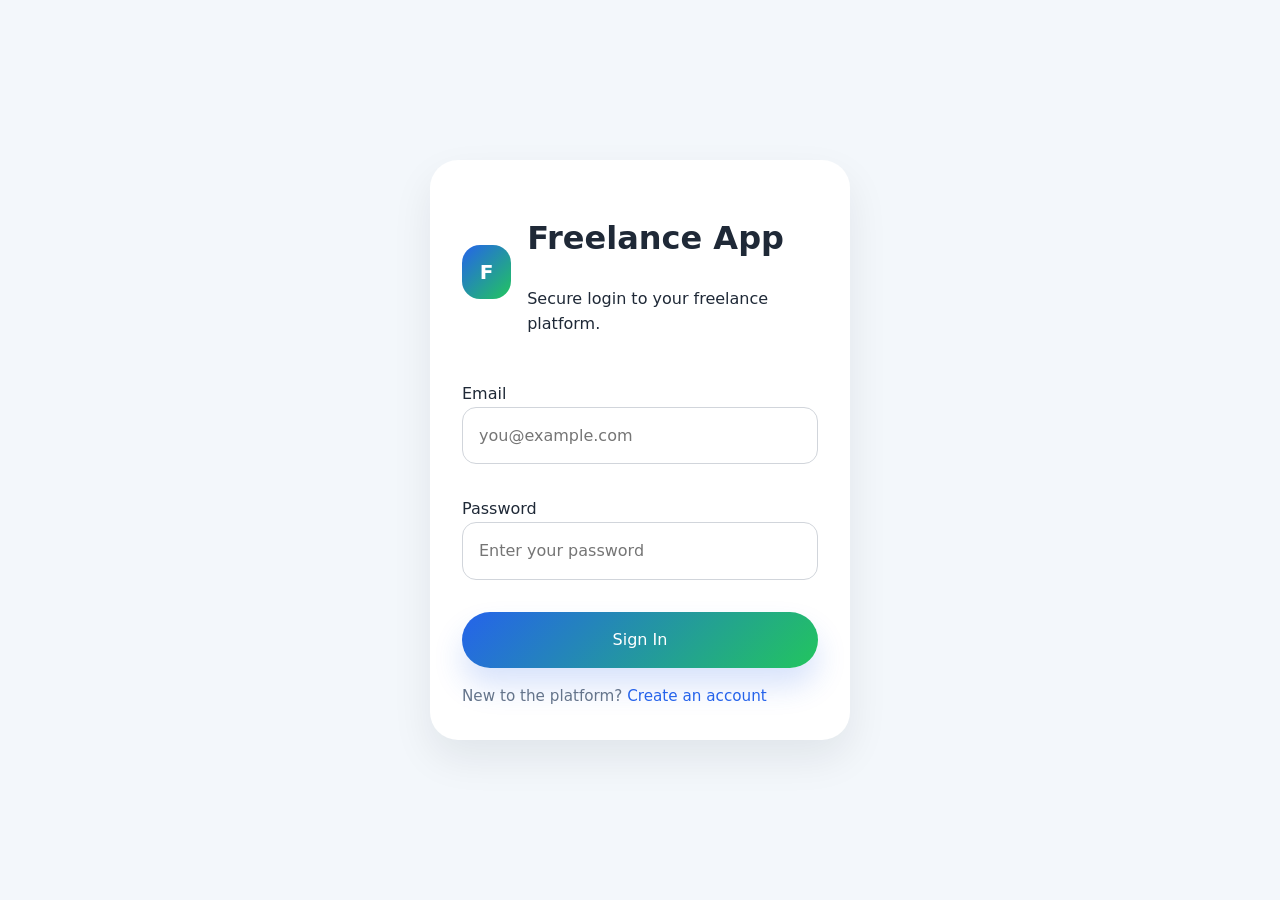
==== src/main/resources/static/index.html @ 23005ce6 "Initial commit" ====
<!DOCTYPE html>
<html lang="en">
<head>
  <meta charset="UTF-8" />
  <meta name="viewport" content="width=device-width, initial-scale=1.0" />
  <title>Login | Freelance Application Platform</title>
  <link rel="stylesheet" href="css/style.css" />
</head>
<body>
  <div class="auth-page">
    <div class="auth-card">
      <div class="brand-block">
        <div class="brand-mark">F</div>
        <div>
          <h1>Freelance App</h1>
          <p>Secure login to your freelance platform.</p>
        </div>
      </div>
      <form id="loginForm" class="auth-form">
        <div class="form-group">
          <label for="loginEmail">Email</label>
          <input type="email" id="loginEmail" placeholder="you@example.com" required />
        </div>
        <div class="form-group">
          <label for="loginPassword">Password</label>
          <input type="password" id="loginPassword" placeholder="Enter your password" required />
        </div>
        <button type="submit" class="btn btn-primary btn-block">Sign In</button>
        <p class="form-note">New to the platform? <a href="register.html">Create an account</a></p>
      </form>
    </div>
  </div>
  <script src="js/api.js"></script>
  <script src="js/main.js"></script>
  <script src="js/auth.js"></script>
</body>
</html>
---- src/main/resources/static/css/style.css ----
:root {
  --bg: #f3f7fb;
  --surface: #ffffff;
  --surface-soft: #eef3f7;
  --text: #1f2937;
  --muted: #64748b;
  --primary: #2563eb;
  --primary-soft: #bfdbfe;
  --success: #16a34a;
  --warning: #f59e0b;
  --danger: #ef4444;
  --border: #d1d5db;
  --shadow: 0 18px 40px rgba(15, 23, 42, 0.08);
  --radius: 18px;
}

* {
  box-sizing: border-box;
}

html,
body {
  margin: 0;
  min-height: 100%;
  font-family: Inter, system-ui, -apple-system, BlinkMacSystemFont, "Segoe UI", sans-serif;
  background: var(--bg);
  color: var(--text);
}

body {
  line-height: 1.6;
}

a {
  color: var(--primary);
  text-decoration: none;
}

a:hover {
  text-decoration: underline;
}

button,
input,
select,
textarea {
  font: inherit;
}

button {
  cursor: pointer;
}

img {
  max-width: 100%;
}

.btn {
  border: none;
  border-radius: 999px;
  padding: 0.95rem 1.35rem;
  display: inline-flex;
  align-items: center;
  justify-content: center;
  gap: 0.5rem;
  transition: transform 0.2s ease, box-shadow 0.2s ease;
}

.btn:hover {
  transform: translateY(-1px);
}

.btn-primary {
  background: linear-gradient(135deg, #2563eb 0%, #22c55e 100%);
  color: #fff;
  box-shadow: 0 18px 30px rgba(37, 99, 235, 0.18);
}

.btn-secondary {
  background: #ffffff;
  color: var(--text);
  border: 1px solid var(--border);
}

.btn-block {
  width: 100%;
}

.card {
  background: var(--surface);
  border: 1px solid rgba(148, 163, 184, 0.18);
  border-radius: var(--radius);
  padding: 1.75rem;
  box-shadow: var(--shadow);
}

input,
select,
textarea {
  width: 100%;
  border: 1px solid var(--border);
  border-radius: 14px;
  padding: 0.95rem 1rem;
  background: #fff;
  color: var(--text);
  outline: none;
  transition: border-color 0.2s ease, box-shadow 0.2s ease;
}

input:focus,
select:focus,
textarea:focus {
  border-color: rgba(37, 99, 235, 0.5);
  box-shadow: 0 0 0 4px rgba(37, 99, 235, 0.08);
}

.form-group {
  margin-bottom: 1rem;
}

.form-row {
  display: grid;
  gap: 1rem;
  grid-template-columns: repeat(2, 1fr);
}

textarea {
  min-height: 130px;
}

.auth-page {
  min-height: 100vh;
  display: grid;
  place-items: center;
  padding: 2rem;
}

.auth-card {
  max-width: 420px;
  width: 100%;
  padding: 2rem;
  border-radius: 28px;
  box-shadow: var(--shadow);
  background: var(--surface);
}

.brand-block {
  display: flex;
  align-items: center;
  gap: 1rem;
  margin-bottom: 1.75rem;
}

.brand-mark {
  width: 54px;
  height: 54px;
  border-radius: 18px;
  display: grid;
  place-items: center;
  background: linear-gradient(135deg, #2563eb 0%, #22c55e 100%);
  color: #fff;
  font-weight: 700;
  font-size: 1.25rem;
}

.brand-mark.small {
  width: 48px;
  height: 48px;
}

.auth-form h1,
.auth-form p {
  margin: 0;
}

.auth-form {
  display: grid;
  gap: 1rem;
}

.form-note {
  font-size: 0.95rem;
  color: var(--muted);
}

.form-note a {
  color: var(--primary);
}

.dashboard-shell {
  display: grid;
  grid-template-columns: 280px 1fr;
  min-height: 100vh;
}

.main-content {
  padding: 1.75rem;
}

.topbar {
  display: flex;
  gap: 1rem;
  align-items: center;
  justify-content: space-between;
  margin-bottom: 1.75rem;
}

.topbar-title h1 {
  margin: 0;
  font-size: 1.5rem;
}

.topbar-actions {
  display: flex;
  align-items: center;
  gap: 0.75rem;
}

.user-chip {
  background: var(--surface-soft);
  border-radius: 999px;
  padding: 0.75rem 1rem;
  color: var(--text);
}

.icon-btn {
  background: var(--surface);
  border: 1px solid var(--border);
  border-radius: 14px;
  padding: 0.75rem 0.95rem;
}

.sidebar {
  background: var(--surface);
  border-right: 1px solid rgba(148, 163, 184, 0.16);
  padding: 2rem 1.5rem;
  display: flex;
  flex-direction: column;
  gap: 1.75rem;
}

.brand-sidebar {
  display: flex;
  gap: 1rem;
  align-items: center;
}

.sidebar-nav {
  display: grid;
  gap: 0.65rem;
}

.nav-link {
  display: block;
  padding: 0.95rem 1rem;
  border-radius: 16px;
  color: var(--text);
  border: 1px solid transparent;
  transition: background 0.2s ease, border-color 0.2s ease;
}

.nav-link:hover,
.nav-link.active {
  background: var(--surface-soft);
  border-color: rgba(37, 99, 235, 0.12);
}

.section-header {
  display: flex;
  align-items: flex-end;
  justify-content: space-between;
  gap: 1rem;
  margin-bottom: 1.5rem;
}

.section-header h2 {
  margin: 0;
}

.section-header p {
  margin: 0.35rem 0 0;
  color: var(--muted);
}

.stats-card {
  min-height: 150px;
}

.stat-number {
  font-size: 2.35rem;
  margin: 0.75rem 0 0.5rem;
}

.stat-note {
  color: var(--muted);
}

.dashboard-grid {
  display: grid;
  gap: 1.5rem;
  grid-template-columns: repeat(4, minmax(180px, 1fr));
}

.dashboard-cards {
  display: grid;
  gap: 1.25rem;
  grid-template-columns: repeat(3, minmax(220px, 1fr));
}

.overview-card {
  min-height: 170px;
}

.job-badge {
  display: inline-flex;
  align-items: center;
  gap: 0.4rem;
  background: rgba(37, 99, 235, 0.12);
  color: #1d4ed8;
  border-radius: 999px;
  padding: 0.5rem 0.85rem;
  margin-top: 0.9rem;
}

.job-description,
.muted-text {
  color: var(--muted);
}

.job-description {
  margin: 1rem 0;
}

.jobs-grid,
.notifications-list,
.chat-list,
.admin-table,
.applications-table {
  display: grid;
  gap: 1rem;
}

.jobs-grid {
  grid-template-columns: repeat(auto-fit, minmax(280px, 1fr));
}

.notifications-list .notification-item,
.applications-table .table-row,
.admin-table .table-row,
.chat-list .chat-item {
  padding: 1rem;
  border-radius: 18px;
  background: var(--surface-soft);
}

.table-headings,
.table-row {
  display: grid;
  grid-template-columns: 3fr 2fr 2fr 2fr;
  gap: 1rem;
  align-items: center;
}

.table-headings {
  padding: 1rem;
  font-weight: 700;
  color: var(--muted);
}

.table-row span,
.table-row .status-pill,
.notification-item p,
.chat-item p {
  margin: 0;
}

.status-pill {
  display: inline-flex;
  align-items: center;
  justify-content: center;
  padding: 0.5rem 0.75rem;
  border-radius: 999px;
  font-size: 0.9rem;
  color: #fff;
}

.status-pending {
  background: #fbbf24;
}

.status-accepted {
  background: #16a34a;
}

.status-rejected {
  background: #ef4444;
}

.status-withdrawn {
  background: #64748b;
  color: #fff;
}

.empty-state {
  padding: 1.5rem;
  border-radius: 18px;
  background: var(--surface-soft);
  color: var(--muted);
  text-align: center;
}

.toast {
  position: fixed;
  right: 1.5rem;
  bottom: 1.5rem;
  min-width: 260px;
  border-radius: 18px;
  padding: 1rem 1.25rem;
  background: rgba(15, 23, 42, 0.95);
  color: #fff;
  box-shadow: 0 20px 40px rgba(15, 23, 42, 0.3);
  z-index: 100;
  opacity: 0;
  transform: translateY(20px);
  transition: opacity 0.25s ease, transform 0.25s ease;
}

.toast.show {
  opacity: 1;
  transform: translateY(0);
}

.toast.success {
  background: #16a34a;
}

.toast.error {
  background: #ef4444;
}

.role-admin,
.role-freelancer,
.role-client {
  display: none;
}

@media (max-width: 1080px) {
  .dashboard-shell {
    grid-template-columns: 240px 1fr;
  }
}

@media (max-width: 860px) {
  .dashboard-shell {
    grid-template-columns: 1fr;
  }

  .sidebar {
    position: fixed;
    inset: 0 auto auto 0;
    width: 280px;
    transform: translateX(-100%);
    transition: transform 0.25s ease;
    z-index: 50;
    height: 100vh;
  }

  .sidebar.open {
    transform: translateX(0);
  }

  .main-content {
    padding: 1.5rem;
  }

  .topbar {
    flex-wrap: wrap;
  }

  .section-header {
    flex-direction: column;
    align-items: flex-start;
  }

  .form-row {
    grid-template-columns: 1fr;
  }

  .dashboard-grid,
  .dashboard-cards {
    grid-template-columns: 1fr;
  }
}

@media (max-width: 640px) {
  .auth-card,
  .card {
    border-radius: 24px;
  }

  .topbar-actions {
    flex-wrap: wrap;
  }

  .topbar-actions button,
  .topbar-actions .user-chip {
    width: 100%;
  }
}
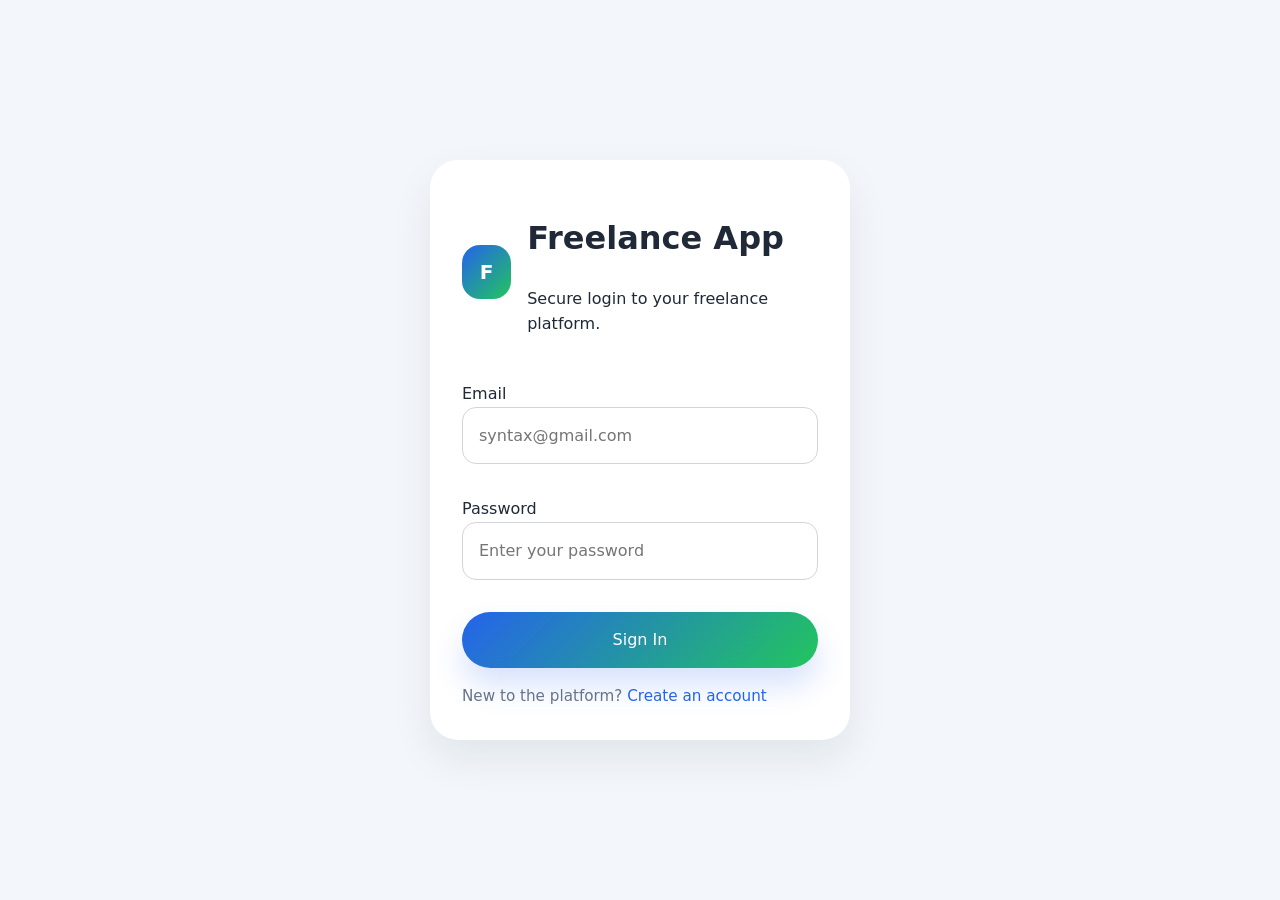
==== commit bfea9bf3: "added sql" ====
--- a/src/main/resources/static/index.html
+++ b/src/main/resources/static/index.html
@@ -19,7 +19,7 @@
       <form id="loginForm" class="auth-form">
         <div class="form-group">
           <label for="loginEmail">Email</label>
-          <input type="email" id="loginEmail" placeholder="you@example.com" required />
+          <input type="email" id="loginEmail" placeholder="syntax@gmail.com" required />
         </div>
         <div class="form-group">
           <label for="loginPassword">Password</label>
